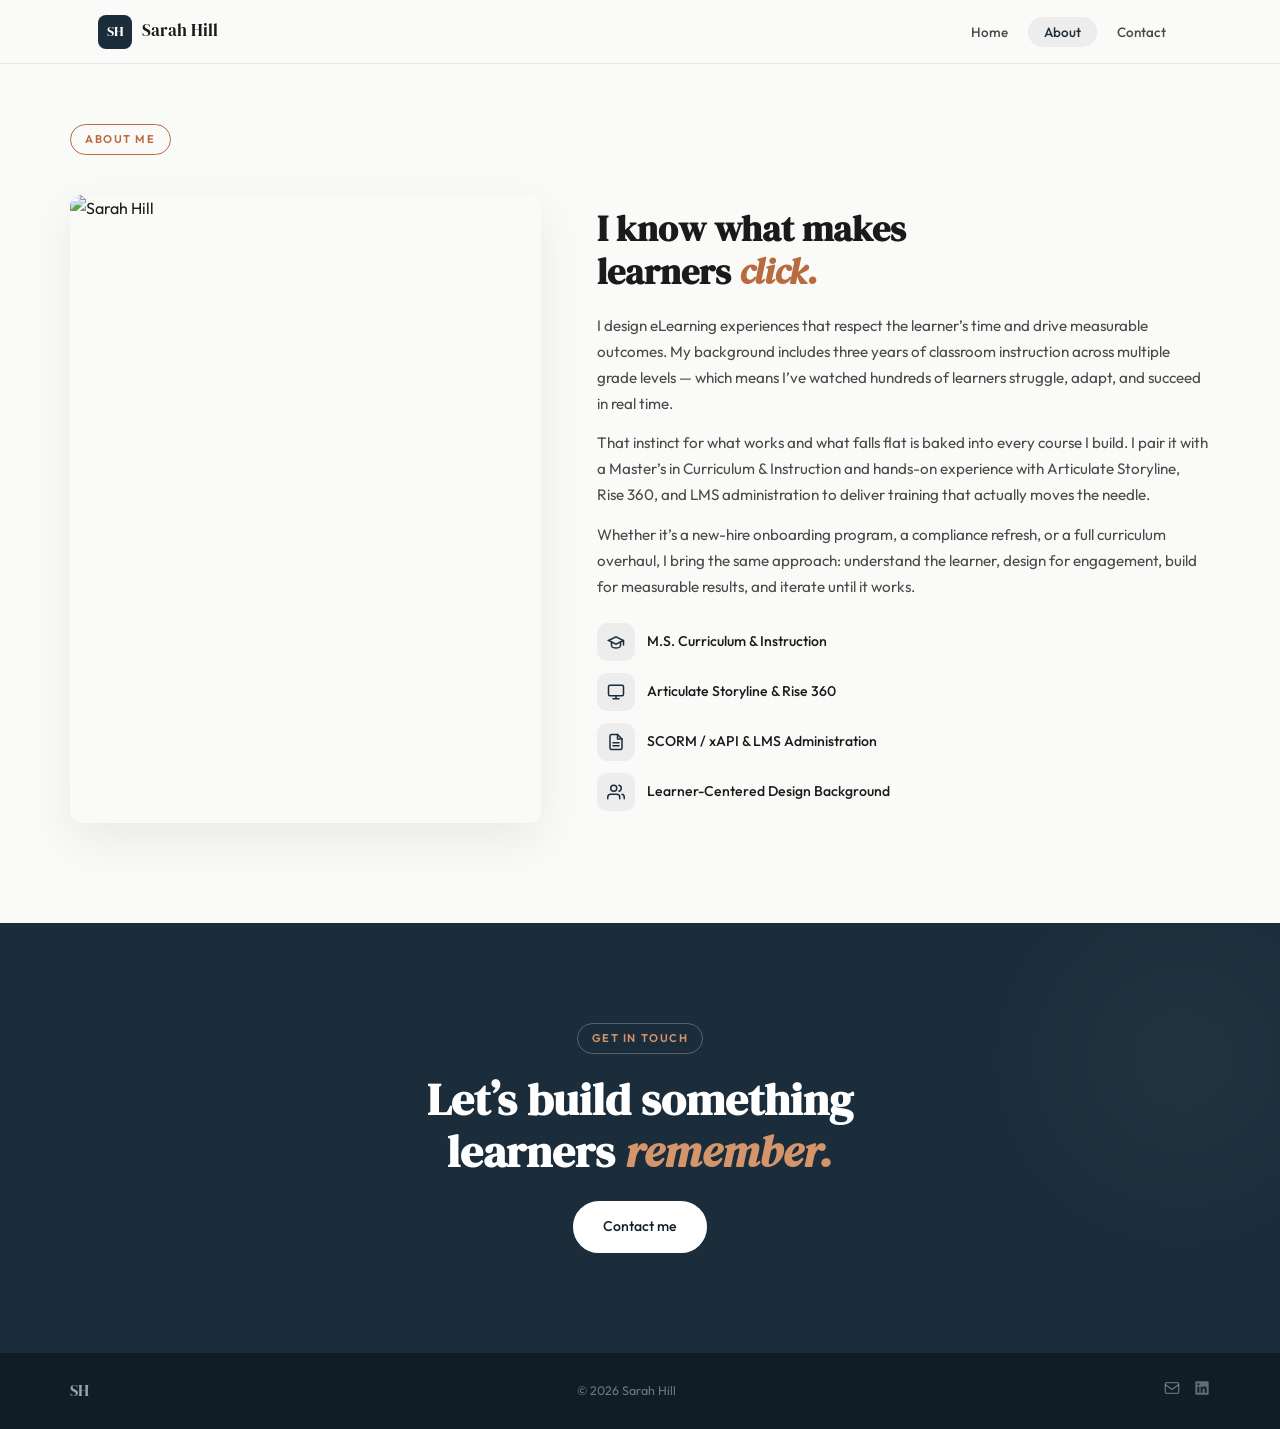
==== about.html @ 102c0aa1 "Add files via upload" ====
<!DOCTYPE html>
<html lang="en">
<head>
  <meta charset="UTF-8" />
  <meta name="viewport" content="width=device-width, initial-scale=1.0" />
  <title>About — Sarah Hill</title>
  <link rel="stylesheet" href="styles.css" />
  <link rel="preconnect" href="https://fonts.googleapis.com" />
  <link rel="preconnect" href="https://fonts.gstatic.com" crossorigin />
  <link href="https://fonts.googleapis.com/css2?family=DM+Serif+Display:ital@0;1&family=Outfit:wght@300;400;500;600&display=swap" rel="stylesheet" />
</head>
<body>

  <nav class="nav" id="nav">
    <div class="nav__inner">
      <a href="index.html" class="nav__logo"><span class="nav__logo-mark">SH</span><span class="nav__logo-text">Sarah Hill</span></a>
      <button class="nav__toggle" id="navToggle" aria-label="Menu"><span></span><span></span><span></span></button>
      <ul class="nav__links" id="navLinks">
        <li><a href="index.html" class="nav__link">Home</a></li>
        <li><a href="about.html" class="nav__link active">About</a></li>
        <li><a href="contact.html" class="nav__link">Contact</a></li>
      </ul>
    </div>
  </nav>

  <section class="about" id="about" style="padding-top:calc(var(--nav-h) + 60px)">
    <div class="about__inner">
      <div class="about__label" data-reveal><span class="tag">About Me</span></div>
      <div class="about__grid">
        <div class="about__img" data-reveal><img src="https://images.squarespace-cdn.com/content/v1/68879e2a1da4265f09d60e4d/45401259-50e6-4511-832e-e7acc6c08331/pittsburgh-82320-10_50269004988_o.jpg" alt="Sarah Hill" loading="lazy" /></div>
        <div data-reveal data-delay="1">
          <h2 class="about__heading">I know what makes<br />learners <em>click.</em></h2>
          <p style="color:var(--text-mid);font-size:.95rem;margin-bottom:14px">I design eLearning experiences that respect the learner&rsquo;s time and drive measurable outcomes. My background includes three years of classroom instruction across multiple grade levels &mdash; which means I&rsquo;ve watched hundreds of learners struggle, adapt, and succeed in real time.</p>
          <p style="color:var(--text-mid);font-size:.95rem;margin-bottom:14px">That instinct for what works and what falls flat is baked into every course I build. I pair it with a Master&rsquo;s in Curriculum &amp; Instruction and hands-on experience with Articulate Storyline, Rise 360, and LMS administration to deliver training that actually moves the needle.</p>
          <p style="color:var(--text-mid);font-size:.95rem">Whether it&rsquo;s a new-hire onboarding program, a compliance refresh, or a full curriculum overhaul, I bring the same approach: understand the learner, design for engagement, build for measurable results, and iterate until it works.</p>
          <div class="about__highlights">
            <div class="hl"><div class="hl__icon"><svg viewBox="0 0 24 24" fill="none" stroke="currentColor" stroke-width="2" stroke-linecap="round"><path d="M22 10v6M2 10l10-5 10 5-10 5z"/><path d="M6 12v5c0 1.7 3.1 3 6 3s6-1.3 6-3v-5"/></svg></div><span>M.S. Curriculum &amp; Instruction</span></div>
            <div class="hl"><div class="hl__icon"><svg viewBox="0 0 24 24" fill="none" stroke="currentColor" stroke-width="2" stroke-linecap="round"><rect x="2" y="3" width="20" height="14" rx="2"/><path d="M8 21h8M12 17v4"/></svg></div><span>Articulate Storyline &amp; Rise 360</span></div>
            <div class="hl"><div class="hl__icon"><svg viewBox="0 0 24 24" fill="none" stroke="currentColor" stroke-width="2" stroke-linecap="round"><path d="M14 2H6a2 2 0 00-2 2v16a2 2 0 002 2h12a2 2 0 002-2V8z"/><polyline points="14 2 14 8 20 8"/><line x1="16" y1="13" x2="8" y2="13"/><line x1="16" y1="17" x2="8" y2="17"/></svg></div><span>SCORM / xAPI &amp; LMS Administration</span></div>
            <div class="hl"><div class="hl__icon"><svg viewBox="0 0 24 24" fill="none" stroke="currentColor" stroke-width="2" stroke-linecap="round"><path d="M17 21v-2a4 4 0 00-4-4H5a4 4 0 00-4 4v2"/><circle cx="9" cy="7" r="4"/><path d="M23 21v-2a4 4 0 00-3-3.87M16 3.13a4 4 0 010 7.75"/></svg></div><span>Learner-Centered Design Background</span></div>
          </div>
        </div>
      </div>
    </div>
  </section>

  <section class="contact" id="contact-cta">
    <div class="contact__inner">
      <div class="contact__tag-wrap" data-reveal><span class="tag tag--light">Get In Touch</span></div>
      <h2 class="contact__heading" data-reveal data-delay="1">Let&rsquo;s build something<br />learners <em>remember.</em></h2>
      <div style="text-align:center;margin-top:24px" data-reveal data-delay="2"><a href="contact.html" class="btn btn--white">Contact me</a></div>
    </div>
  </section>

  <footer class="footer">
    <div class="footer__inner">
      <a href="index.html" class="footer__logo">SH</a>
      <span>&copy; 2026 Sarah Hill</span>
      <div class="footer__social">
        <a href="/cdn-cgi/l/email-protection#9be8fae9faf3dbe8fae9faf3f3f2f7f7b5f6fe" aria-label="Email"><svg width="16" height="16" viewBox="0 0 24 24" fill="none" stroke="currentColor" stroke-width="2"><rect x="2" y="4" width="20" height="16" rx="2"/><path d="M22 7l-10 7L2 7"/></svg></a>
        <a href="https://linkedin.com" target="_blank" rel="noopener" aria-label="LinkedIn"><svg width="16" height="16" viewBox="0 0 24 24" fill="currentColor"><path d="M20.5 2h-17A1.5 1.5 0 002 3.5v17A1.5 1.5 0 003.5 22h17a1.5 1.5 0 001.5-1.5v-17A1.5 1.5 0 0020.5 2zM8 19H5v-9h3zM6.5 8.25A1.75 1.75 0 118.3 6.5a1.78 1.78 0 01-1.8 1.75zM19 19h-3v-4.74c0-1.42-.6-1.93-1.38-1.93A1.74 1.74 0 0013 14.19V19h-3v-9h2.9v1.3a3.11 3.11 0 012.7-1.4c1.55 0 3.36.86 3.36 3.66z"/></svg></a>
      </div>
    </div>
  </footer>
  <script d
---- styles.css ----
/* ================================================
   SARAH HILL — PORTFOLIO v3
   Work-first layout. Professional L&D aesthetic.
   Palette: Slate navy + warm cream + copper accent
   ================================================ */
*,*::before,*::after{margin:0;padding:0;box-sizing:border-box}
:root{
  --bg:#FAFAF8;--bg-alt:#F3F2EE;--surface:#FFFFFF;
  --text:#1A1A1A;--text-mid:#4A4A4A;--text-soft:#8A8A8A;
  --primary:#1B2D3A;--primary-l:#2A4459;--primary-d:#111D26;
  --accent:#B86B3E;--accent-l:#D4956A;--accent-d:#8A4E2A;
  --success:#3A7D5C;
  --divider:rgba(0,0,0,.08);
  --fd:'DM Serif Display',Georgia,serif;
  --fb:'Outfit',-apple-system,sans-serif;
  --max-w:1140px;--nav-h:64px;--rad:12px;--rad-sm:8px;
  --ease:cubic-bezier(.22,1,.36,1);--t:.25s;--ts:.7s;
}
html{scroll-behavior:smooth;scroll-padding-top:var(--nav-h)}
body{font-family:var(--fb);font-weight:400;color:var(--text);background:var(--bg);line-height:1.7;-webkit-font-smoothing:antialiased;overflow-x:hidden}
a{color:inherit;text-decoration:none}img{max-width:100%;display:block}
em{font-family:var(--fd);font-style:italic}
::selection{background:rgba(184,107,62,.15);color:var(--text)}

/* Reveal */
[data-reveal]{opacity:1;transform:translateY(0);transition:opacity var(--ts) var(--ease),transform var(--ts) var(--ease)}
[data-reveal].will-reveal{opacity:0;transform:translateY(24px)}
[data-reveal].is-visible{opacity:1;transform:translateY(0)}
[data-delay="1"]{transition-delay:.1s}[data-delay="2"]{transition-delay:.2s}
[data-delay="3"]{transition-delay:.3s}[data-delay="4"]{transition-delay:.4s}

/* Tag */
.tag{display:inline-block;font-family:var(--fb);font-weight:600;font-size:.7rem;letter-spacing:.14em;text-transform:uppercase;color:var(--accent);padding:5px 14px;border:1.5px solid var(--accent);border-radius:100px}
.tag--light{color:var(--accent-l);border-color:rgba(255,255,255,.25)}
.tag--dark{color:var(--primary-l);border-color:var(--divider)}

/* Buttons */
.btn{display:inline-flex;align-items:center;gap:8px;font-family:var(--fb);font-weight:500;font-size:.88rem;padding:12px 28px;border-radius:100px;border:2px solid transparent;cursor:pointer;transition:all var(--t) var(--ease);white-space:nowrap}
.btn--primary{background:var(--primary);color:#fff;border-color:var(--primary)}
.btn--primary:hover{background:var(--primary-l);border-color:var(--primary-l);transform:translateY(-2px);box-shadow:0 6px 20px rgba(27,45,58,.2)}
.btn--outline{background:transparent;color:var(--primary);border-color:var(--primary)}
.btn--outline:hover{background:var(--primary);color:#fff;transform:translateY(-2px)}
.btn--accent{background:var(--accent);color:#fff;border-color:var(--accent)}
.btn--accent:hover{background:var(--accent-d);border-color:var(--accent-d);transform:translateY(-2px)}
.btn--white{background:#fff;color:var(--primary-d);border-color:#fff}
.btn--white:hover{transform:translateY(-2px);box-shadow:0 6px 20px rgba(0,0,0,.12)}
.btn--ghost{background:transparent;color:#fff;border-color:rgba(255,255,255,.3)}
.btn--ghost:hover{background:rgba(255,255,255,.1);border-color:rgba(255,255,255,.5)}
.btn--sm{font-size:.8rem;padding:8px 20px}

/* ======== NAV ======== */
.nav{position:fixed;top:0;left:0;right:0;z-index:1000;height:var(--nav-h);background:rgba(250,250,248,.9);backdrop-filter:blur(14px);-webkit-backdrop-filter:blur(14px);border-bottom:1px solid var(--divider);transition:background var(--t),box-shadow var(--t)}
.nav.scrolled{box-shadow:0 1px 8px rgba(0,0,0,.05)}
.nav__inner{max-width:var(--max-w);margin:0 auto;padding:0 28px;height:100%;display:flex;align-items:center;justify-content:space-between}
.nav__logo{display:flex;align-items:center;gap:10px;z-index:10}
.nav__logo-mark{width:34px;height:34px;background:var(--primary);color:#fff;font-family:var(--fd);font-size:.9rem;border-radius:8px;display:flex;align-items:center;justify-content:center}
.nav__logo-text{font-family:var(--fd);font-size:1.05rem;color:var(--text)}
.nav__links{display:flex;list-style:none;gap:4px}
.nav__link{font-size:.84rem;font-weight:500;padding:7px 16px;border-radius:100px;color:var(--text-mid);transition:color var(--t),background var(--t)}
.nav__link:hover,.nav__link.active{color:var(--primary);background:rgba(27,45,58,.06)}
.nav__toggle{display:none;flex-direction:column;gap:5px;background:none;border:none;cursor:pointer;padding:8px;z-index:10}
.nav__toggle span{display:block;width:22px;height:2px;background:var(--text);border-radius:2px;transition:all var(--t) var(--ease)}
.nav__toggle.open span:nth-child(1){transform:translateY(7px) rotate(45deg)}
.nav__toggle.open span:nth-child(2){opacity:0}
.nav__toggle.open span:nth-child(3){transform:translateY(-7px) rotate(-45deg)}

/* ======== HERO — compact, work-first ======== */
.hero{padding:calc(var(--nav-h) + 48px) 28px 40px;text-align:center;position:relative}
.hero__content{max-width:640px;margin:0 auto}
.hero__eyebrow{font-size:.72rem;font-weight:600;letter-spacing:.16em;text-transform:uppercase;color:var(--accent);margin-bottom:12px}
.hero__title{font-family:var(--fd);font-size:clamp(2.2rem,4.5vw,3.4rem);line-height:1.15;margin-bottom:16px}
.hero__title em{color:var(--accent)}
.hero__subtitle{font-size:1rem;color:var(--text-mid);max-width:500px;margin:0 auto 28px;line-height:1.75}
.hero__actions{display:flex;gap:12px;justify-content:center;flex-wrap:wrap}
.hero--cd{background:linear-gradient(135deg,rgba(27,45,58,.03),rgba(58,125,92,.04))}

/* ======== WORK / PORTFOLIO SECTION ======== */
.work{padding:64px 28px 80px}
.work__inner{max-width:var(--max-w);margin:0 auto}
.work__header{text-align:center;margin-bottom:48px}
.work__heading{font-family:var(--fd);font-size:clamp(1.6rem,2.5vw,2.2rem);margin-top:14px}
.work__note{font-size:.8rem;color:var(--text-soft);font-style:italic;margin-top:8px}
.work__list{display:flex;flex-direction:column;gap:56px}

.project{max-width:900px;margin:0 auto}
.project__logo{text-align:center;margin-bottom:8px}
.project__logo img{max-height:64px;display:inline-block}
.project__embed{width:100%;aspect-ratio:16/9;background:#0D0D0D;border-radius:var(--rad);overflow:hidden;box-shadow:0 8px 40px rgba(0,0,0,.1)}
.project__embed iframe{width:100%;height:100%;border:none}
.project__embed-ph{width:100%;height:100%;display:flex;align-items:center;justify-content:center;color:rgba(255,255,255,.35);font-size:.95rem;text-align:center;padding:24px;line-height:1.6;flex-direction:column;gap:4px}
.project__embed-ph small{font-size:.75rem;opacity:.6}
.project__meta{text-align:center;margin-top:16px}
.project__caption{font-size:.92rem;font-weight:500;color:var(--text-mid)}
.project__tools{font-size:.78rem;color:var(--text-soft);margin-top:4px;letter-spacing:.02em}

/* Curriculum sample cards */
.samples-grid{display:grid;grid-template-columns:1fr 1fr;gap:24px}
.sample{background:var(--surface);border:1px solid var(--divider);border-radius:var(--rad);padding:36px 28px;text-align:center;transition:transform var(--t) var(--ease),box-shadow var(--t)}
.sample:hover{transform:translateY(-4px);box-shadow:0 12px 32px rgba(0,0,0,.06)}
.sample h3{font-family:var(--fd);font-size:1.2rem;margin-bottom:10px}
.sample p{font-size:.88rem;color:var(--text-mid);line-height:1.65;max-width:340px;margin:0 auto 18px}

/* ======== SKILLS / TOOLS BAR ======== */
.tools-bar{padding:48px 28px;background:var(--bg-alt);border-top:1px solid var(--divider);border-bottom:1px solid var(--divider)}
.tools-bar__inner{max-width:var(--max-w);margin:0 auto;text-align:center}
.tools-bar__label{font-size:.7rem;font-weight:600;letter-spacing:.14em;text-transform:uppercase;color:var(--text-soft);margin-bottom:20px}
.tools-bar__grid{display:flex;gap:32px;justify-content:center;flex-wrap:wrap;align-items:center}
.tool-item{display:flex;flex-direction:column;align-items:center;gap:8px;min-width:80px}
.tool-item__icon{width:48px;height:48px;border-radius:12px;background:var(--surface);border:1px solid var(--divider);display:flex;align-items:center;justify-content:center;font-size:1.2rem;color:var(--primary);transition:transform var(--t),box-shadow var(--t)}
.tool-item:hover .tool-item__icon{transform:translateY(-2px);box-shadow:0 4px 12px rgba(0,0,0,.06)}
.tool-item__icon svg{width:24px;height:24px}
.tool-item__name{font-size:.72rem;font-weight:500;color:var(--text-mid);letter-spacing:.02em}

/* ======== ABOUT ======== */
.about{padding:100px 28px}
.about__inner{max-width:var(--max-w);margin:0 auto}
.about__label{margin-bottom:40px}
.about__grid{display:grid;grid-template-columns:1fr 1.3fr;gap:56px;align-items:center}
.about__img{border-radius:var(--rad);overflow:hidden;aspect-ratio:3/4;box-shadow:0 16px 48px rgba(0,0,0,.07)}
.about__img img{width:100%;height:100%;object-fit:cover}
.about__heading{font-family:var(--fd);font-size:clamp(1.8rem,2.8vw,2.4rem);line-height:1.2;margin-bottom:20px}
.about__heading em{color:var(--accent)}
.about__text p{color:var(--text-mid);margin-bottom:14px;font-size:.95rem}
.about__highlights{margin-top:24px;display:flex;flex-direction:column;gap:12px}
.hl{display:flex;align-items:center;gap:12px;font-size:.88rem;font-weight:500}
.hl__icon{width:38px;height:38px;background:rgba(27,45,58,.06);border-radius:10px;display:flex;align-items:center;justify-content:center;color:var(--primary);flex-shrink:0}
.hl__icon svg{width:18px;height:18px}

/* ======== APPROACH ======== */
.approach{padding:80px 28px;background:var(--bg-alt)}
.approach__inner{max-width:var(--max-w);margin:0 auto}
.approach__header{text-align:center;margin-bottom:48px}
.approach__heading{font-family:var(--fd);font-size:clamp(1.6rem,2.5vw,2.2rem);margin-top:14px}
.steps{display:flex;align-items:flex-start;justify-content:center;gap:0}
.stp{flex:1;max-width:240px;text-align:center;padding:0 14px}
.stp__num{font-family:var(--fd);font-size:2rem;color:var(--primary);opacity:.2;margin-bottom:12px}
.stp h3{font-family:var(--fd);font-size:1.15rem;margin-bottom:8px}
.stp p{font-size:.85rem;color:var(--text-mid);line-height:1.6}
.stp__conn{width:40px;height:2px;background:var(--divider);margin-top:24px;flex-shrink:0}

/* Focus areas (CD) */
.focus{padding:80px 28px}
.focus__inner{max-width:var(--max-w);margin:0 auto}
.focus__header{text-align:center;margin-bottom:48px}
.focus__heading{font-family:var(--fd);font-size:clamp(1.6rem,2.5vw,2.2rem);margin-top:14px}
.focus__grid{display:grid;grid-template-columns:1fr 1fr;gap:18px}
.fcard{padding:28px;border-radius:var(--rad);background:var(--surface);border:1px solid var(--divider);transition:transform var(--t) var(--ease),box-shadow var(--t)}
.fcard:hover{transform:translateY(-3px);box-shadow:0 8px 28px rgba(0,0,0,.05)}
.fcard h3{font-family:var(--fd);font-size:1.1rem;margin-bottom:6px;color:var(--primary)}
.fcard p{font-size:.85rem;color:var(--text-mid);line-height:1.6}

/* ======== CONTACT ======== */
.contact{padding:100px 28px;background:var(--primary);color:#fff;position:relative;overflow:hidden}
.contact::before{content:'';position:absolute;width:400px;height:400px;border-radius:50%;background:radial-gradient(circle,rgba(255,255,255,.03),transparent 70%);top:-15%;right:-8%;pointer-events:none}
.contact__inner{max-width:560px;margin:0 auto;position:relative}
.contact__heading{font-family:var(--fd);font-size:clamp(2rem,3.5vw,2.8rem);line-height:1.15;margin:20px 0;text-align:center}
.contact__heading em{color:var(--accent-l)}
.contact__intro{text-align:center;color:rgba(255,255,255,.6);font-size:.95rem;margin-bottom:36px;line-height:1.75}
.contact__tag-wrap{text-align:center}
.cform{display:flex;flex-direction:column;gap:18px}
.cform__row{display:flex;gap:14px}
.cform__field{flex:1;display:flex;flex-direction:column;gap:5px}
.cform__field label{font-size:.72rem;font-weight:500;color:rgba(255,255,255,.45);letter-spacing:.06em;text-transform:uppercase}
.cform__field input,.cform__field textarea{background:rgba(255,255,255,.07);border:1px solid rgba(255,255,255,.12);border-radius:var(--rad-sm);padding:12px 14px;font-size:.9rem;color:#fff;font-family:var(--fb);outline:none;transition:border-color var(--t),background var(--t)}
.cform__field input::placeholder,.cform__field textarea::placeholder{color:rgba(255,255,255,.22)}
.cform__field input:focus,.cform__field textarea:focus{border-color:rgba(255,255,255,.35);background:rgba(255,255,255,.1)}
.cform__field textarea{resize:vertical;min-height:100px}
.cform__submit{margin-top:4px}
.cform__submit button{font-family:var(--fb);font-weight:500;font-size:.9rem;padding:12px 32px;border-radius:100px;border:none;background:#fff;color:var(--primary-d);cursor:pointer;transition:all var(--t) var(--ease)}
.cform__submit button:hover{transform:translateY(-2px);box-shadow:0 4px 16px rgba(0,0,0,.12)}
.contact__social{display:flex;gap:12px;justify-content:center;margin-top:28px}

/* ======== FOOTER ======== */
.footer{padding:24px 28px;background:var(--primary-d);color:rgba(255,255,255,.4);font-size:.78rem}
.footer__inner{max-width:var(--max-w);margin:0 auto;display:flex;align-items:center;justify-content:space-between;gap:12px;flex-wrap:wrap}
.footer__logo{font-family:var(--fd);font-size:1rem;color:rgba(255,255,255,.6)}
.footer__social{display:flex;gap:14px}
.footer__social a{color:rgba(255,255,255,.35);transition:color var(--t)}
.footer__social a:hover{color:#fff}

/* ======== RESPONSIVE ======== */
@media(max-width:900px){
.about__grid{grid-template-columns:1fr;gap:36px}
.about__img{aspect-ratio:4/3;max-width:460px}
.steps{flex-direction:column;align-items:center;gap:20px}
.stp__conn{width:2px;height:24px;margin:0}.stp{max-width:360px}
.focus__grid,.samples-grid{grid-template-columns:1fr}
}
@media(max-width:768px){
:root{--nav-h:56px}
.nav__toggle{display:flex}
.nav__links{position:fixed;top:0;left:0;right:0;bottom:0;background:var(--bg);flex-direction:column;align-items:center;justify-content:center;gap:10px;transform:translateY(-100%);opacity:0;transition:transform var(--t) var(--ease),opacity var(--t) var(--ease)}
.nav__links.open{transform:translateY(0);opacity:1}
.nav__link{font-size:1.1rem;padding:12px 24px}
.hero{padding-top:calc(var(--nav-h) + 32px)}
.hero__actions{flex-direction:column;align-items:center}
.about,.work,.curriculum-samples{padding:64px 20px}
.approach,.focus,.tools-bar{padding:56px 20px}
.contact{padding:64px 20px}
.cform__row{flex-direction:column;gap:18px}
.footer__inner{flex-direction:column;text-align:center}
.tools-bar__grid{gap:20px}
}
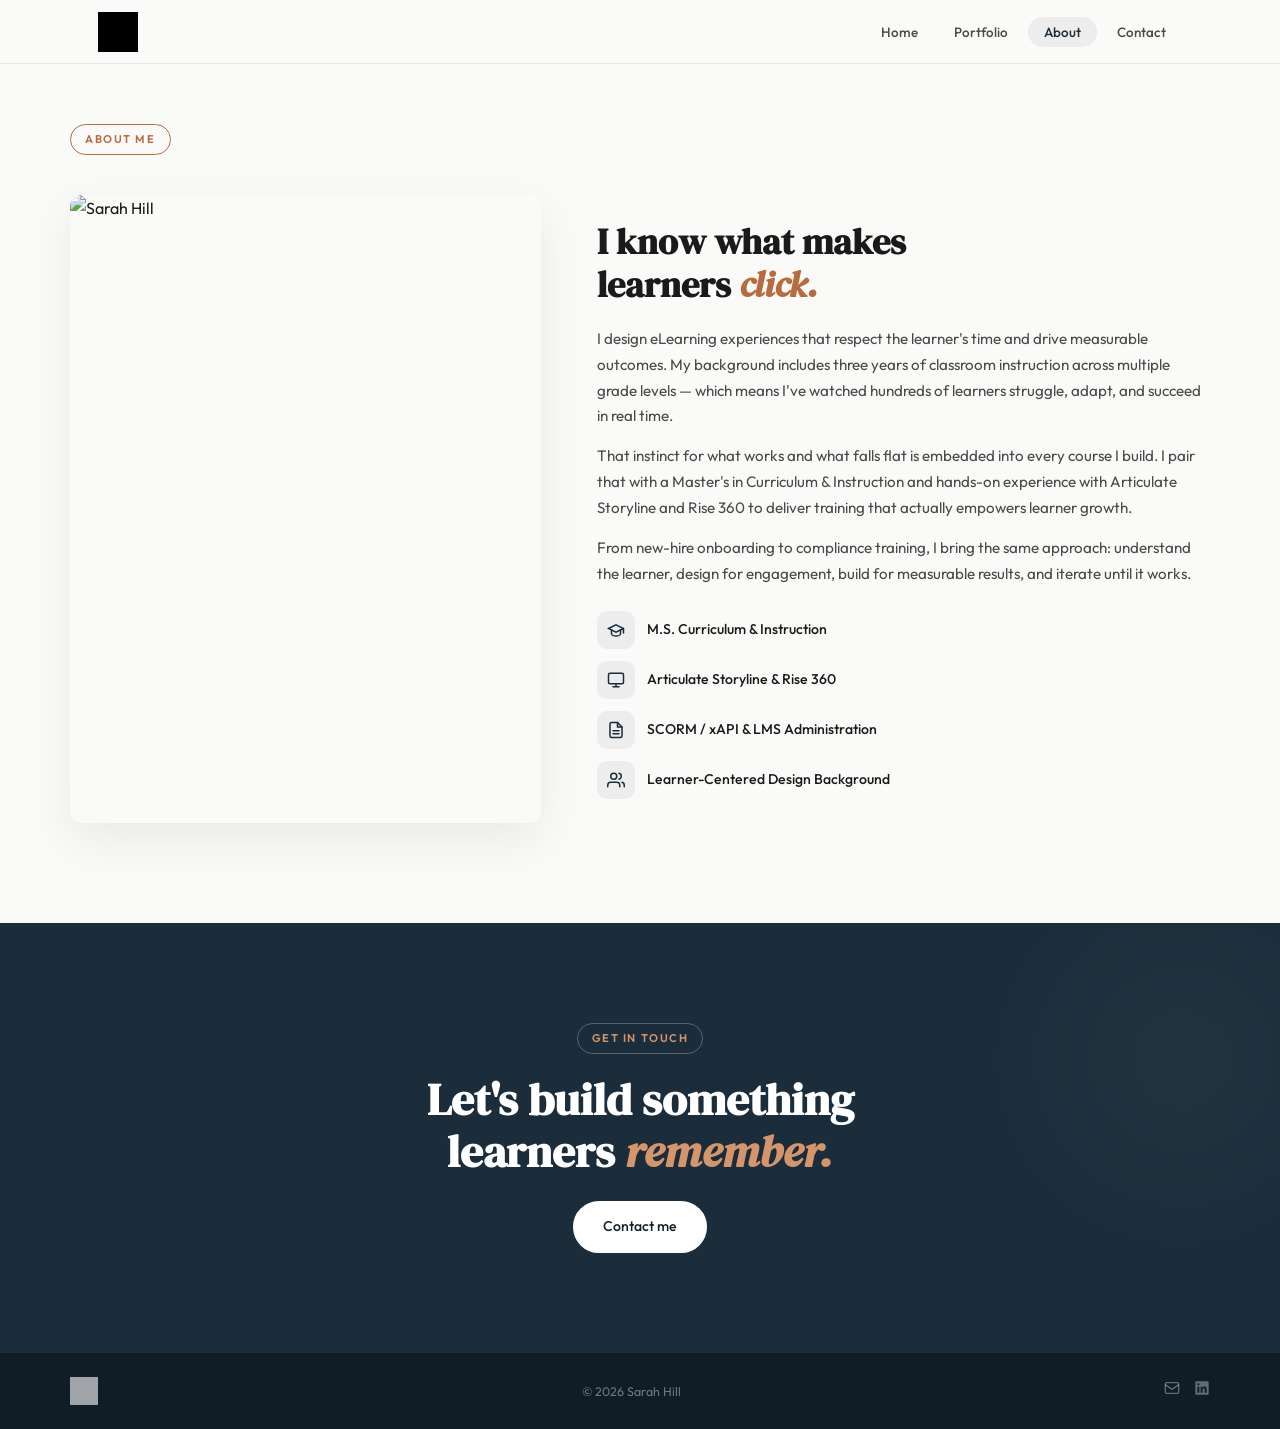
==== commit fbe490c3: "Add files via upload" ====
--- a/about.html
+++ b/about.html
@@ -13,10 +13,11 @@
 
   <nav class="nav" id="nav">
     <div class="nav__inner">
-      <a href="index.html" class="nav__logo"><span class="nav__logo-mark">SH</span><span class="nav__logo-text">Sarah Hill</span></a>
+      <a href="index.html" class="nav__logo"><img src="logo.png" alt="Sarah Hill - Instructional Designer" class="nav__logo-img"></a>
       <button class="nav__toggle" id="navToggle" aria-label="Menu"><span></span><span></span><span></span></button>
       <ul class="nav__links" id="navLinks">
         <li><a href="index.html" class="nav__link">Home</a></li>
+        <li><a href="index.html#work" class="nav__link">Portfolio</a></li>
         <li><a href="about.html" class="nav__link active">About</a></li>
         <li><a href="contact.html" class="nav__link">Contact</a></li>
       </ul>
@@ -30,9 +31,9 @@
         <div class="about__img" data-reveal><img src="https://images.squarespace-cdn.com/content/v1/68879e2a1da4265f09d60e4d/45401259-50e6-4511-832e-e7acc6c08331/pittsburgh-82320-10_50269004988_o.jpg" alt="Sarah Hill" loading="lazy" /></div>
         <div data-reveal data-delay="1">
           <h2 class="about__heading">I know what makes<br />learners <em>click.</em></h2>
-          <p style="color:var(--text-mid);font-size:.95rem;margin-bottom:14px">I design eLearning experiences that respect the learner&rsquo;s time and drive measurable outcomes. My background includes three years of classroom instruction across multiple grade levels &mdash; which means I&rsquo;ve watched hundreds of learners struggle, adapt, and succeed in real time.</p>
-          <p style="color:var(--text-mid);font-size:.95rem;margin-bottom:14px">That instinct for what works and what falls flat is baked into every course I build. I pair it with a Master&rsquo;s in Curriculum &amp; Instruction and hands-on experience with Articulate Storyline, Rise 360, and LMS administration to deliver training that actually moves the needle.</p>
-          <p style="color:var(--text-mid);font-size:.95rem">Whether it&rsquo;s a new-hire onboarding program, a compliance refresh, or a full curriculum overhaul, I bring the same approach: understand the learner, design for engagement, build for measurable results, and iterate until it works.</p>
+          <p style="color:var(--text-mid);font-size:.95rem;margin-bottom:14px">I design eLearning experiences that respect the learner's time and drive measurable outcomes. My background includes three years of classroom instruction across multiple grade levels — which means I've watched hundreds of learners struggle, adapt, and succeed in real time.</p>
+          <p style="color:var(--text-mid);font-size:.95rem;margin-bottom:14px">That instinct for what works and what falls flat is embedded into every course I build. I pair that with a Master's in Curriculum &amp; Instruction and hands-on experience with Articulate Storyline and Rise 360 to deliver training that actually empowers learner growth.</p>
+          <p style="color:var(--text-mid);font-size:.95rem">From new-hire onboarding to compliance training, I bring the same approach: understand the learner, design for engagement, build for measurable results, and iterate until it works.</p>
           <div class="about__highlights">
             <div class="hl"><div class="hl__icon"><svg viewBox="0 0 24 24" fill="none" stroke="currentColor" stroke-width="2" stroke-linecap="round"><path d="M22 10v6M2 10l10-5 10 5-10 5z"/><path d="M6 12v5c0 1.7 3.1 3 6 3s6-1.3 6-3v-5"/></svg></div><span>M.S. Curriculum &amp; Instruction</span></div>
             <div class="hl"><div class="hl__icon"><svg viewBox="0 0 24 24" fill="none" stroke="currentColor" stroke-width="2" stroke-linecap="round"><rect x="2" y="3" width="20" height="14" rx="2"/><path d="M8 21h8M12 17v4"/></svg></div><span>Articulate Storyline &amp; Rise 360</span></div>
@@ -47,19 +48,25 @@
   <section class="contact" id="contact-cta">
     <div class="contact__inner">
       <div class="contact__tag-wrap" data-reveal><span class="tag tag--light">Get In Touch</span></div>
-      <h2 class="contact__heading" data-reveal data-delay="1">Let&rsquo;s build something<br />learners <em>remember.</em></h2>
+      <h2 class="contact__heading" data-reveal data-delay="1">Let's build something<br />learners <em>remember.</em></h2>
       <div style="text-align:center;margin-top:24px" data-reveal data-delay="2"><a href="contact.html" class="btn btn--white">Contact me</a></div>
     </div>
   </section>
 
   <footer class="footer">
     <div class="footer__inner">
-      <a href="index.html" class="footer__logo">SH</a>
+      <a href="index.html" class="footer__logo"><img src="logo.png" alt="SH" class="footer__logo-img"></a>
       <span>&copy; 2026 Sarah Hill</span>
       <div class="footer__social">
-        <a href="/cdn-cgi/l/email-protection#9be8fae9faf3dbe8fae9faf3f3f2f7f7b5f6fe" aria-label="Email"><svg width="16" height="16" viewBox="0 0 24 24" fill="none" stroke="currentColor" stroke-width="2"><rect x="2" y="4" width="20" height="16" rx="2"/><path d="M22 7l-10 7L2 7"/></svg></a>
-        <a href="https://linkedin.com" target="_blank" rel="noopener" aria-label="LinkedIn"><svg width="16" height="16" viewBox="0 0 24 24" fill="currentColor"><path d="M20.5 2h-17A1.5 1.5 0 002 3.5v17A1.5 1.5 0 003.5 22h17a1.5 1.5 0 001.5-1.5v-17A1.5 1.5 0 0020.5 2zM8 19H5v-9h3zM6.5 8.25A1.75 1.75 0 118.3 6.5a1.78 1.78 0 01-1.8 1.75zM19 19h-3v-4.74c0-1.42-.6-1.93-1.38-1.93A1.74 1.74 0 0013 14.19V19h-3v-9h2.9v1.3a3.11 3.11 0 012.7-1.4c1.55 0 3.36.86 3.36 3.66z"/></svg></a>
+        <a href="mailto:sarahlvankirk@gmail.com" aria-label="Email">
+          <svg width="16" height="16" viewBox="0 0 24 24" fill="none" stroke="currentColor" stroke-width="2"><rect x="2" y="4" width="20" height="16" rx="2"/><path d="M22 7l-10 7L2 7"/></svg>
+        </a>
+        <a href="https://www.linkedin.com/in/sarah-hill-33080b126" target="_blank" rel="noopener" aria-label="LinkedIn">
+          <svg width="16" height="16" viewBox="0 0 24 24" fill="currentColor"><path d="M20.5 2h-17A1.5 1.5 0 002 3.5v17A1.5 1.5 0 003.5 22h17a1.5 1.5 0 001.5-1.5v-17A1.5 1.5 0 0020.5 2zM8 19H5v-9h3zM6.5 8.25A1.75 1.75 0 118.3 6.5a1.78 1.78 0 01-1.8 1.75zM19 19h-3v-4.74c0-1.42-.6-1.93-1.38-1.93A1.74 1.74 0 0013 14.19V19h-3v-9h2.9v1.3a3.11 3.11 0 012.7-1.4c1.55 0 3.36.86 3.36 3.66z"/></svg>
+        </a>
       </div>
     </div>
   </footer>
-  <script d+  <script src="script.js"></script>
+</body>
+</html>
--- a/styles.css
+++ b/styles.css
@@ -55,6 +55,9 @@
 .nav__logo{display:flex;align-items:center;gap:10px;z-index:10}
 .nav__logo-mark{width:34px;height:34px;background:var(--primary);color:#fff;font-family:var(--fd);font-size:.9rem;border-radius:8px;display:flex;align-items:center;justify-content:center}
 .nav__logo-text{font-family:var(--fd);font-size:1.05rem;color:var(--text)}
+.nav__logo-img{height:40px;width:auto;display:block}
+.footer__logo-img{height:28px;width:auto;display:block;filter:brightness(0) invert(1);opacity:.6}
+.footer__logo-img:hover{opacity:.8}
 .nav__links{display:flex;list-style:none;gap:4px}
 .nav__link{font-size:.84rem;font-weight:500;padding:7px 16px;border-radius:100px;color:var(--text-mid);transition:color var(--t),background var(--t)}
 .nav__link:hover,.nav__link.active{color:var(--primary);background:rgba(27,45,58,.06)}
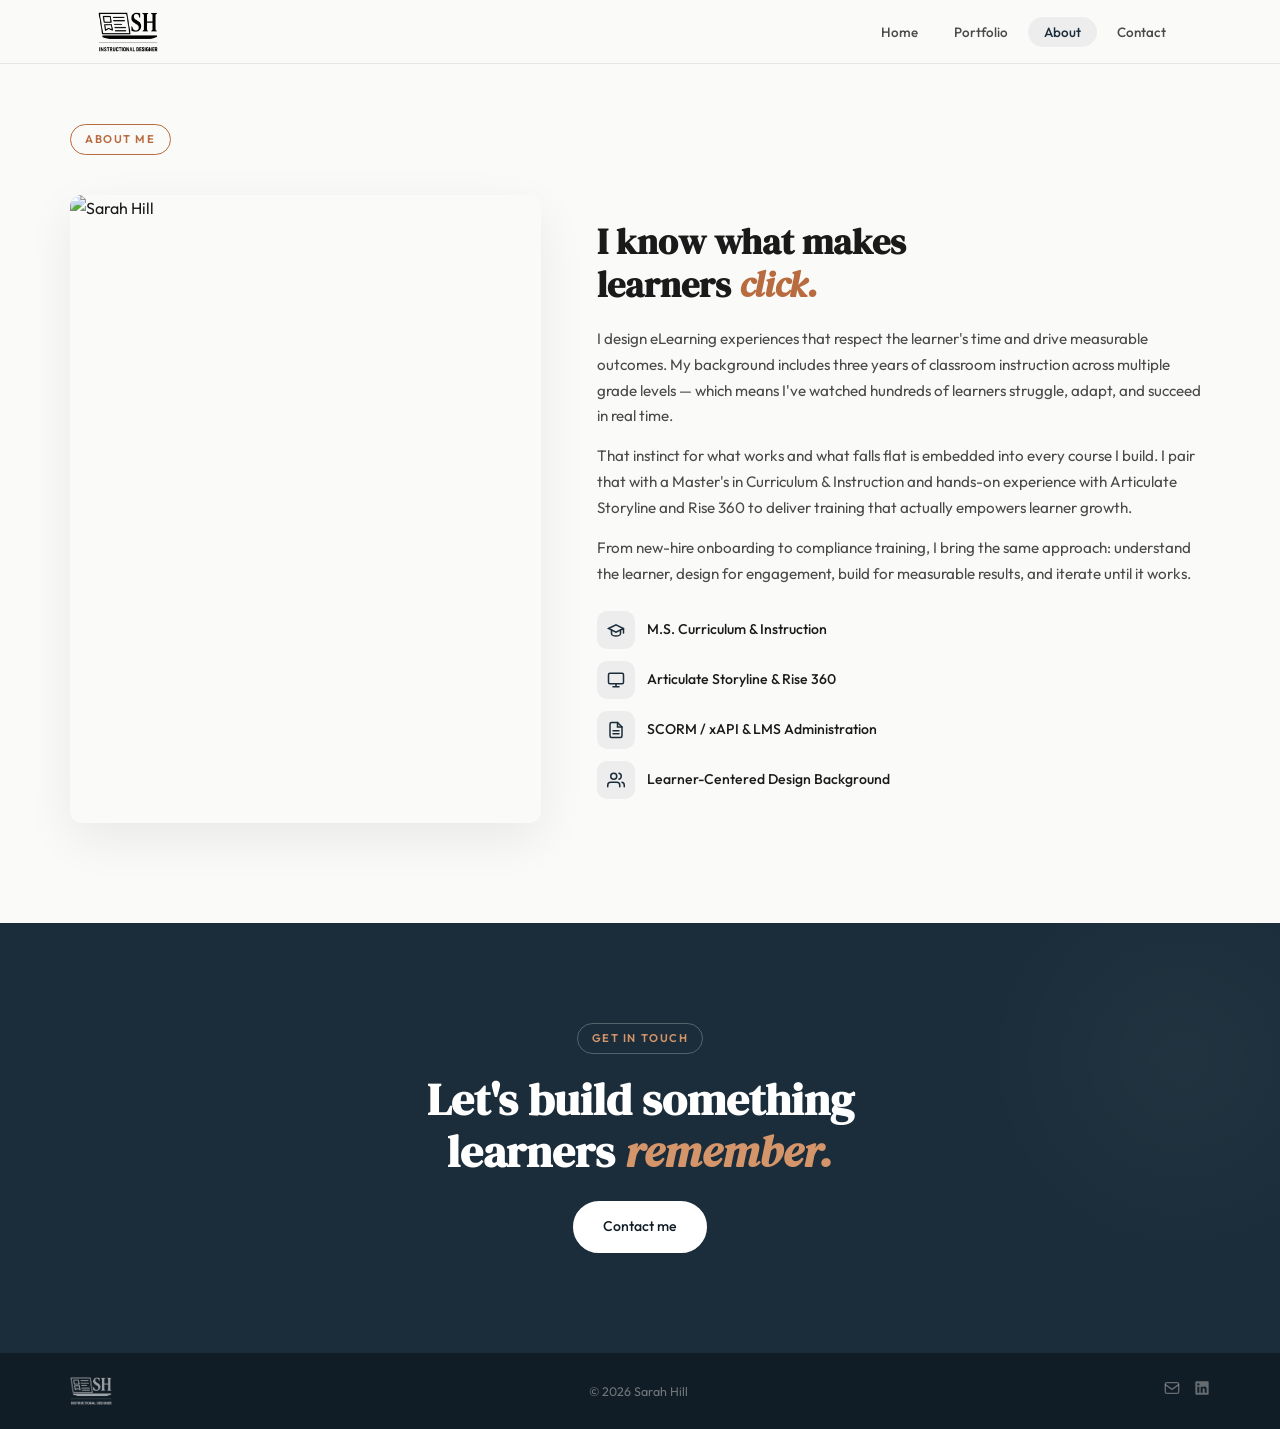
==== commit 2d046a34: "Add files via upload" ====
--- a/about.html
+++ b/about.html
@@ -10,7 +10,6 @@
   <link href="https://fonts.googleapis.com/css2?family=DM+Serif+Display:ital@0;1&family=Outfit:wght@300;400;500;600&display=swap" rel="stylesheet" />
 </head>
 <body>
-
   <nav class="nav" id="nav">
     <div class="nav__inner">
       <a href="index.html" class="nav__logo"><img src="logo.png" alt="Sarah Hill - Instructional Designer" class="nav__logo-img"></a>
@@ -55,7 +54,7 @@
 
   <footer class="footer">
     <div class="footer__inner">
-      <a href="index.html" class="footer__logo"><img src="logo.png" alt="SH" class="footer__logo-img"></a>
+      <a href="index.html" class="footer__logo"><img src="logo-white.png" alt="SH" class="footer__logo-img"></a>
       <span>&copy; 2026 Sarah Hill</span>
       <div class="footer__social">
         <a href="mailto:sarahlvankirk@gmail.com" aria-label="Email">
@@ -69,4 +68,4 @@
   </footer>
   <script src="script.js"></script>
 </body>
-</html>
+</html>
--- a/styles.css
+++ b/styles.css
@@ -56,7 +56,7 @@
 .nav__logo-mark{width:34px;height:34px;background:var(--primary);color:#fff;font-family:var(--fd);font-size:.9rem;border-radius:8px;display:flex;align-items:center;justify-content:center}
 .nav__logo-text{font-family:var(--fd);font-size:1.05rem;color:var(--text)}
 .nav__logo-img{height:40px;width:auto;display:block}
-.footer__logo-img{height:28px;width:auto;display:block;filter:brightness(0) invert(1);opacity:.6}
+.footer__logo-img{height:28px;width:auto;display:block;opacity:.6}
 .footer__logo-img:hover{opacity:.8}
 .nav__links{display:flex;list-style:none;gap:4px}
 .nav__link{font-size:.84rem;font-weight:500;padding:7px 16px;border-radius:100px;color:var(--text-mid);transition:color var(--t),background var(--t)}
